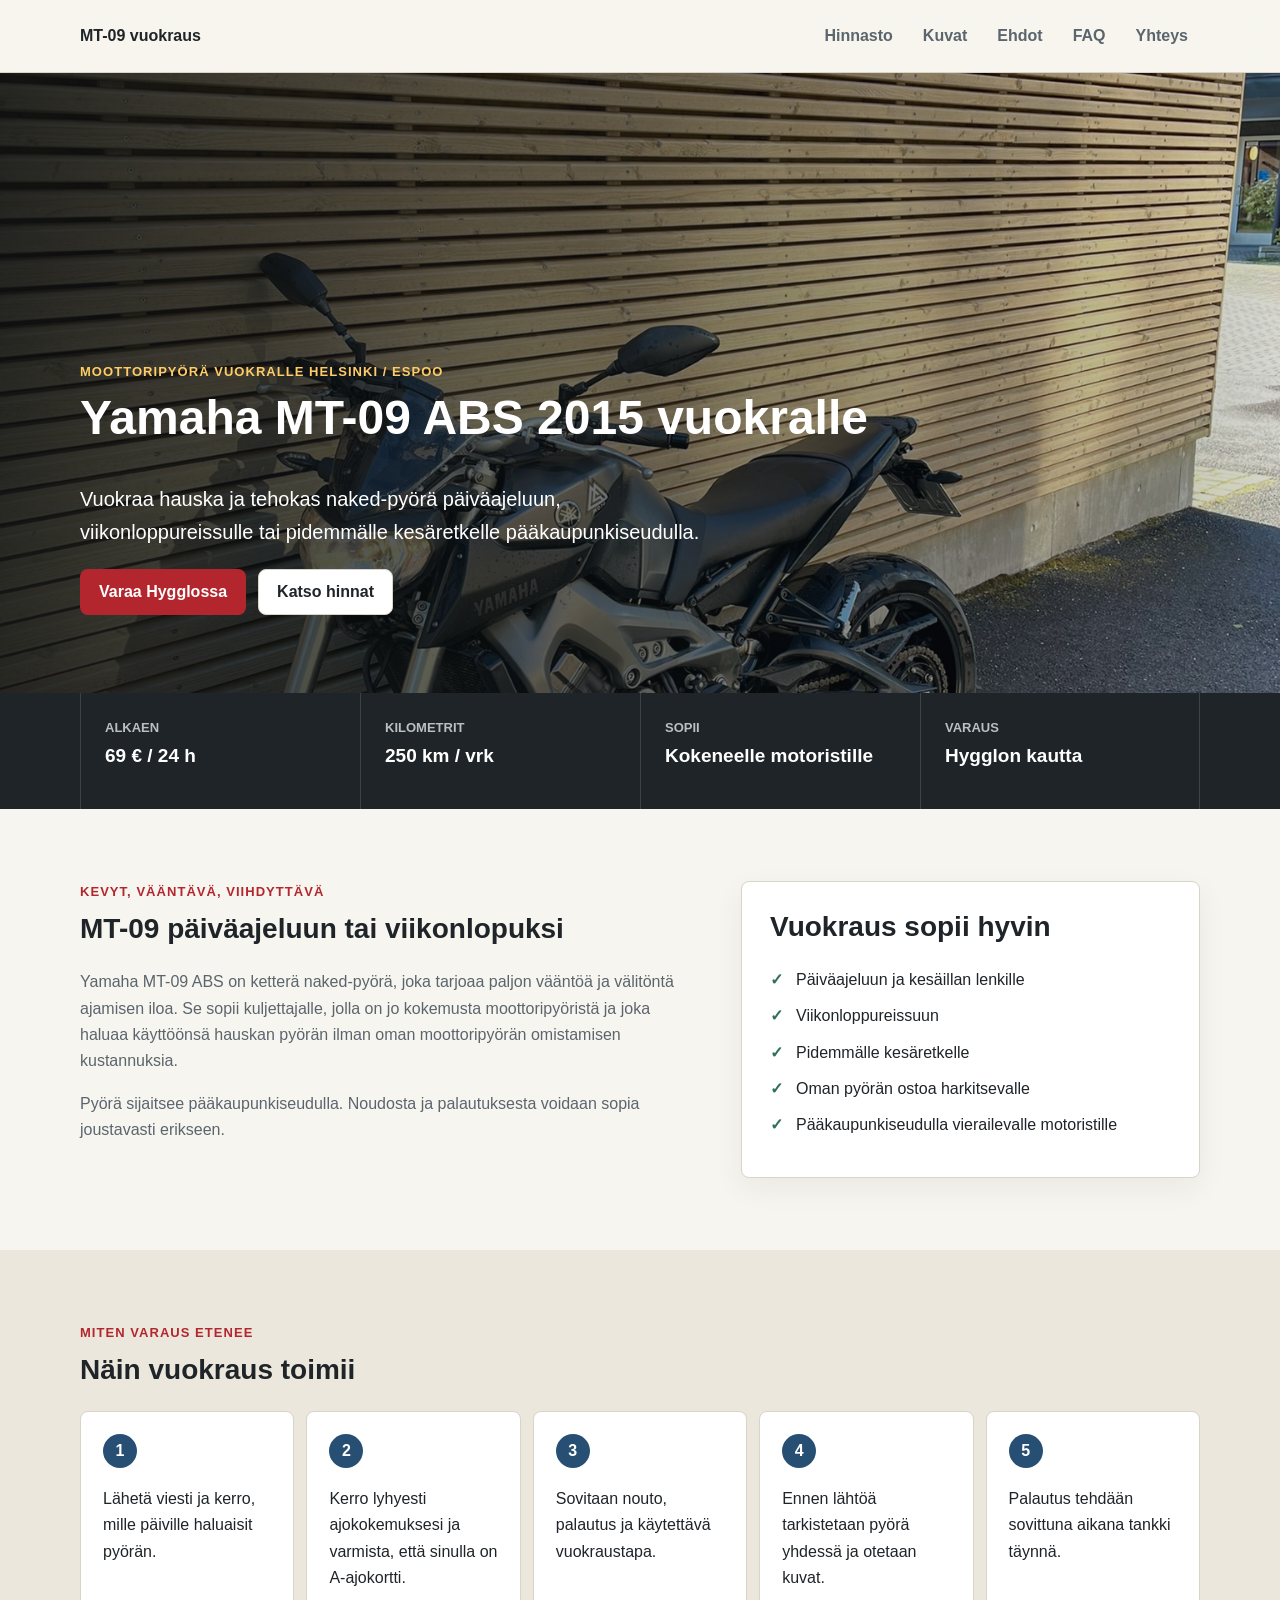
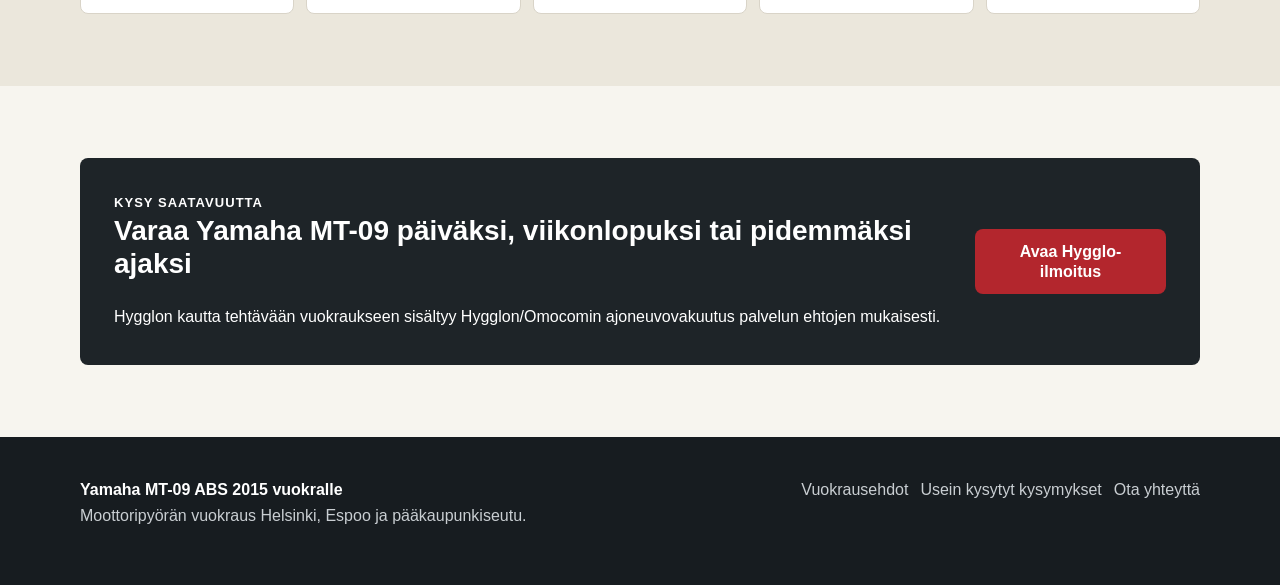
==== index.html @ 19eb2ab9 "Create static Yamaha MT-09 rental site" ====
<!doctype html>
<html lang="fi">
  <head>
    <meta charset="utf-8">
    <meta name="viewport" content="width=device-width, initial-scale=1">
    <title>Yamaha MT-09 vuokraus Helsinki / Espoo | Moottoripyörä vuokralle</title>
    <meta name="description" content="Vuokraa Yamaha MT-09 ABS 2015 päiväajeluun, viikonlopuksi tai kesäretkelle. Moottoripyörän vuokraus Helsinki, Espoo ja pääkaupunkiseutu.">
    <meta name="robots" content="index, follow">
    <link rel="canonical" href="https://miikajuhala.github.io/yamaha-mt09-rental/">
    <meta property="og:locale" content="fi_FI">
    <meta property="og:type" content="website">
    <meta property="og:title" content="Yamaha MT-09 ABS vuokralle Helsinki / Espoo">
    <meta property="og:description" content="Kevyt, vääntävä ja viihdyttävä Yamaha MT-09 ABS 2015 vuokralle pääkaupunkiseudulla.">
    <meta property="og:image" content="https://miikajuhala.github.io/yamaha-mt09-rental/assets/images/yamaha-mt09-abs-2015-vuokraus-helsinki-1.jpeg">
    <meta property="og:url" content="https://miikajuhala.github.io/yamaha-mt09-rental/">
    <link rel="stylesheet" href="assets/css/styles.css">
    <script type="application/ld+json">
      {
        "@context": "https://schema.org",
        "@type": "Product",
        "name": "Yamaha MT-09 ABS 2015 vuokraus",
        "image": [
          "https://miikajuhala.github.io/yamaha-mt09-rental/assets/images/yamaha-mt09-abs-2015-vuokraus-helsinki-1.jpeg",
          "https://miikajuhala.github.io/yamaha-mt09-rental/assets/images/yamaha-mt09-abs-2015-vuokraus-helsinki-2.jpeg"
        ],
        "description": "Yamaha MT-09 ABS 2015 moottoripyörä vuokralle Helsingissä, Espoossa ja pääkaupunkiseudulla.",
        "brand": {
          "@type": "Brand",
          "name": "Yamaha"
        },
        "model": "MT-09 ABS",
        "productionDate": "2015",
        "offers": {
          "@type": "AggregateOffer",
          "priceCurrency": "EUR",
          "lowPrice": "69",
          "highPrice": "389",
          "availability": "https://schema.org/InStock",
          "url": "https://www.hygglo.fi/i/fb9-yamaha-mt-09-abs-2015-vuokralle"
        },
        "areaServed": [
          "Helsinki",
          "Espoo",
          "Pääkaupunkiseutu"
        ]
      }
    </script>
  </head>
  <body>
    <a class="skip-link" href="#main">Siirry sisältöön</a>
    <header class="site-header">
      <nav class="nav wrap" aria-label="Päänavigaatio">
        <a class="brand" href="index.html" aria-label="Yamaha MT-09 vuokraus etusivu">MT-09 vuokraus</a>
        <button class="nav-toggle" type="button" aria-expanded="false" aria-controls="nav-menu">Valikko</button>
        <div class="nav-menu" id="nav-menu">
          <a href="pricing.html">Hinnasto</a>
          <a href="pictures.html">Kuvat</a>
          <a href="terms.html">Ehdot</a>
          <a href="faq.html">FAQ</a>
          <a href="contact.html">Yhteys</a>
        </div>
      </nav>
    </header>

    <main id="main">
      <section class="hero">
        <img class="hero-image" src="assets/images/yamaha-mt09-abs-2015-vuokraus-helsinki-1.jpeg" alt="Yamaha MT-09 ABS 2015 moottoripyörä vuokrattavana pääkaupunkiseudulla">
        <div class="hero-content wrap">
          <p class="eyebrow">Moottoripyörä vuokralle Helsinki / Espoo</p>
          <h1>Yamaha MT-09 ABS 2015 vuokralle</h1>
          <p class="hero-lead">Vuokraa hauska ja tehokas naked-pyörä päiväajeluun, viikonloppureissulle tai pidemmälle kesäretkelle pääkaupunkiseudulla.</p>
          <div class="hero-actions">
            <a class="button primary" href="https://www.hygglo.fi/i/fb9-yamaha-mt-09-abs-2015-vuokralle">Varaa Hygglossa</a>
            <a class="button secondary" href="pricing.html">Katso hinnat</a>
          </div>
        </div>
      </section>

      <section class="quick-facts" aria-label="Vuokrauksen perustiedot">
        <div class="wrap fact-grid">
          <div>
            <span class="fact-label">Alkaen</span>
            <strong>69 € / 24 h</strong>
          </div>
          <div>
            <span class="fact-label">Kilometrit</span>
            <strong>250 km / vrk</strong>
          </div>
          <div>
            <span class="fact-label">Sopii</span>
            <strong>Kokeneelle motoristille</strong>
          </div>
          <div>
            <span class="fact-label">Varaus</span>
            <strong>Hygglon kautta</strong>
          </div>
        </div>
      </section>

      <section class="section wrap split">
        <div>
          <p class="eyebrow">Kevyt, vääntävä, viihdyttävä</p>
          <h2>MT-09 päiväajeluun tai viikonlopuksi</h2>
          <p>Yamaha MT-09 ABS on ketterä naked-pyörä, joka tarjoaa paljon vääntöä ja välitöntä ajamisen iloa. Se sopii kuljettajalle, jolla on jo kokemusta moottoripyöristä ja joka haluaa käyttöönsä hauskan pyörän ilman oman moottoripyörän omistamisen kustannuksia.</p>
          <p>Pyörä sijaitsee pääkaupunkiseudulla. Noudosta ja palautuksesta voidaan sopia joustavasti erikseen.</p>
        </div>
        <aside class="panel">
          <h2>Vuokraus sopii hyvin</h2>
          <ul class="check-list">
            <li>Päiväajeluun ja kesäillan lenkille</li>
            <li>Viikonloppureissuun</li>
            <li>Pidemmälle kesäretkelle</li>
            <li>Oman pyörän ostoa harkitsevalle</li>
            <li>Pääkaupunkiseudulla vierailevalle motoristille</li>
          </ul>
        </aside>
      </section>

      <section class="section muted">
        <div class="wrap">
          <div class="section-heading">
            <p class="eyebrow">Miten varaus etenee</p>
            <h2>Näin vuokraus toimii</h2>
          </div>
          <ol class="steps">
            <li>Lähetä viesti ja kerro, mille päiville haluaisit pyörän.</li>
            <li>Kerro lyhyesti ajokokemuksesi ja varmista, että sinulla on A-ajokortti.</li>
            <li>Sovitaan nouto, palautus ja käytettävä vuokraustapa.</li>
            <li>Ennen lähtöä tarkistetaan pyörä yhdessä ja otetaan kuvat.</li>
            <li>Palautus tehdään sovittuna aikana tankki täynnä.</li>
          </ol>
        </div>
      </section>

      <section class="section wrap">
        <div class="cta-band">
          <div>
            <p class="eyebrow">Kysy saatavuutta</p>
            <h2>Varaa Yamaha MT-09 päiväksi, viikonlopuksi tai pidemmäksi ajaksi</h2>
            <p>Hygglon kautta tehtävään vuokraukseen sisältyy Hygglon/Omocomin ajoneuvovakuutus palvelun ehtojen mukaisesti.</p>
          </div>
          <a class="button primary" href="https://www.hygglo.fi/i/fb9-yamaha-mt-09-abs-2015-vuokralle">Avaa Hygglo-ilmoitus</a>
        </div>
      </section>
    </main>

    <footer class="site-footer">
      <div class="wrap footer-grid">
        <div>
          <strong>Yamaha MT-09 ABS 2015 vuokralle</strong>
          <p>Moottoripyörän vuokraus Helsinki, Espoo ja pääkaupunkiseutu.</p>
        </div>
        <div class="footer-links">
          <a href="terms.html">Vuokrausehdot</a>
          <a href="faq.html">Usein kysytyt kysymykset</a>
          <a href="contact.html">Ota yhteyttä</a>
        </div>
      </div>
    </footer>
    <script src="assets/js/main.js"></script>
  </body>
</html>
---- assets/css/styles.css ----
:root {
  --bg: #f7f5ef;
  --surface: #ffffff;
  --ink: #1e2428;
  --muted: #5b656d;
  --line: #d9d4c8;
  --red: #b3262d;
  --red-dark: #861b22;
  --green: #2f6f58;
  --blue: #264f73;
  --shadow: 0 18px 45px rgba(30, 36, 40, 0.14);
  --radius: 8px;
  --wrap: 1120px;
}

* {
  box-sizing: border-box;
}

html {
  scroll-behavior: smooth;
}

body {
  margin: 0;
  color: var(--ink);
  background: var(--bg);
  font-family: Arial, Helvetica, sans-serif;
  font-size: 16px;
  line-height: 1.65;
}

img {
  display: block;
  max-width: 100%;
}

a {
  color: inherit;
}

h1,
h2,
h3,
p {
  margin-top: 0;
}

h1 {
  max-width: 820px;
  font-size: 48px;
  line-height: 1.05;
  letter-spacing: 0;
}

h2 {
  font-size: 28px;
  line-height: 1.2;
  letter-spacing: 0;
}

p {
  color: var(--muted);
}

.wrap {
  width: min(100% - 32px, var(--wrap));
  margin-inline: auto;
}

.skip-link {
  position: absolute;
  left: 16px;
  top: -48px;
  z-index: 20;
  padding: 10px 14px;
  color: #fff;
  background: var(--blue);
  border-radius: var(--radius);
}

.skip-link:focus {
  top: 12px;
}

.site-header {
  position: sticky;
  top: 0;
  z-index: 10;
  background: rgba(247, 245, 239, 0.94);
  border-bottom: 1px solid var(--line);
  backdrop-filter: blur(12px);
}

.nav {
  min-height: 72px;
  display: flex;
  align-items: center;
  justify-content: space-between;
  gap: 24px;
}

.brand {
  color: var(--ink);
  font-weight: 800;
  text-decoration: none;
}

.nav-menu {
  display: flex;
  align-items: center;
  gap: 6px;
}

.nav-menu a {
  padding: 8px 12px;
  color: var(--muted);
  font-weight: 700;
  text-decoration: none;
  border-radius: var(--radius);
}

.nav-menu a:hover,
.nav-menu a[aria-current="page"] {
  color: var(--ink);
  background: #ebe7dc;
}

.nav-toggle {
  display: none;
  min-height: 42px;
  padding: 8px 12px;
  color: var(--ink);
  background: transparent;
  border: 1px solid var(--line);
  border-radius: var(--radius);
  font: inherit;
  font-weight: 700;
}

.hero {
  position: relative;
  min-height: 620px;
  display: grid;
  align-items: end;
  isolation: isolate;
  overflow: hidden;
  background: #111;
}

.hero::after {
  position: absolute;
  inset: 0;
  z-index: -1;
  content: "";
  background: linear-gradient(90deg, rgba(12, 16, 18, 0.88), rgba(12, 16, 18, 0.58) 48%, rgba(12, 16, 18, 0.16));
}

.hero-image {
  position: absolute;
  inset: 0;
  z-index: -2;
  width: 100%;
  height: 100%;
  object-fit: cover;
  object-position: center 42%;
}

.hero-content {
  padding: 96px 0 78px;
}

.hero h1,
.hero p {
  color: #fff;
}

.hero-lead {
  max-width: 650px;
  font-size: 20px;
}

.eyebrow {
  margin-bottom: 10px;
  color: var(--red);
  font-size: 13px;
  font-weight: 800;
  letter-spacing: 0.08em;
  text-transform: uppercase;
}

.hero .eyebrow {
  color: #ffcc66;
}

.hero-actions,
.footer-links {
  display: flex;
  flex-wrap: wrap;
  gap: 12px;
}

.button {
  min-height: 46px;
  display: inline-flex;
  align-items: center;
  justify-content: center;
  padding: 12px 18px;
  font-weight: 800;
  line-height: 1.2;
  text-align: center;
  text-decoration: none;
  border: 1px solid transparent;
  border-radius: var(--radius);
  cursor: pointer;
}

.button.primary {
  color: #fff;
  background: var(--red);
}

.button.primary:hover {
  background: var(--red-dark);
}

.button.secondary {
  color: var(--ink);
  background: #fff;
  border-color: var(--line);
}

.button.secondary:hover {
  border-color: var(--blue);
}

.full-width {
  width: 100%;
}

.quick-facts {
  background: var(--ink);
}

.fact-grid {
  display: grid;
  grid-template-columns: repeat(4, 1fr);
}

.fact-grid div {
  min-height: 116px;
  padding: 24px;
  color: #fff;
  border-left: 1px solid rgba(255, 255, 255, 0.14);
}

.fact-grid div:last-child {
  border-right: 1px solid rgba(255, 255, 255, 0.14);
}

.fact-label {
  display: block;
  color: #b9c0c5;
  font-size: 13px;
  font-weight: 800;
  text-transform: uppercase;
}

.fact-grid strong {
  display: block;
  margin-top: 6px;
  font-size: 19px;
  line-height: 1.25;
}

.section {
  padding: 72px 0;
}

.muted {
  background: #ebe7dc;
}

.split {
  display: grid;
  grid-template-columns: minmax(0, 1.15fr) minmax(280px, 0.85fr);
  gap: 40px;
  align-items: start;
}

.panel,
.message-builder,
.price-card,
.faq-list details {
  padding: 28px;
  background: var(--surface);
  border: 1px solid var(--line);
  border-radius: var(--radius);
  box-shadow: 0 10px 30px rgba(30, 36, 40, 0.06);
}

.check-list,
.plain-list {
  padding-left: 0;
  margin: 0;
  list-style: none;
}

.check-list li,
.plain-list li {
  position: relative;
  padding-left: 26px;
  margin-bottom: 10px;
}

.check-list li::before {
  position: absolute;
  left: 0;
  color: var(--green);
  font-weight: 900;
  content: "✓";
}

.plain-list li::before {
  position: absolute;
  left: 0;
  color: var(--blue);
  font-weight: 900;
  content: "-";
}

.section-heading {
  max-width: 720px;
  margin-bottom: 24px;
}

.steps {
  display: grid;
  grid-template-columns: repeat(5, 1fr);
  gap: 12px;
  padding: 0;
  margin: 0;
  list-style: none;
  counter-reset: steps;
}

.steps li {
  min-height: 170px;
  padding: 22px;
  background: #fff;
  border: 1px solid var(--line);
  border-radius: var(--radius);
  counter-increment: steps;
}

.steps li::before {
  width: 34px;
  height: 34px;
  display: grid;
  place-items: center;
  margin-bottom: 18px;
  color: #fff;
  background: var(--blue);
  border-radius: 50%;
  font-weight: 800;
  content: counter(steps);
}

.cta-band {
  display: flex;
  align-items: center;
  justify-content: space-between;
  gap: 32px;
  padding: 34px;
  color: #fff;
  background: var(--ink);
  border-radius: var(--radius);
}

.cta-band h2,
.cta-band p {
  color: #fff;
}

.cta-band p {
  margin-bottom: 0;
}

.page-hero {
  padding: 82px 0 34px;
}

.page-hero p {
  max-width: 760px;
  font-size: 19px;
}

.pricing-grid {
  display: grid;
  grid-template-columns: repeat(3, 1fr);
  gap: 16px;
  margin-bottom: 34px;
}

.price-card.featured {
  border-color: var(--red);
  box-shadow: var(--shadow);
}

.price {
  margin-bottom: 4px;
  color: var(--red);
  font-size: 38px;
  font-weight: 900;
  line-height: 1;
}

.table-wrap {
  overflow-x: auto;
  background: #fff;
  border: 1px solid var(--line);
  border-radius: var(--radius);
}

table {
  width: 100%;
  min-width: 680px;
  border-collapse: collapse;
}

caption {
  padding: 18px;
  font-weight: 800;
  text-align: left;
}

th,
td {
  padding: 16px 18px;
  text-align: left;
  border-top: 1px solid var(--line);
}

th {
  color: #fff;
  background: var(--blue);
}

.gallery {
  display: grid;
  grid-template-columns: repeat(4, 1fr);
  gap: 14px;
}

.gallery a {
  display: block;
  overflow: hidden;
  background: #111;
  border-radius: var(--radius);
  box-shadow: 0 12px 28px rgba(30, 36, 40, 0.12);
}

.gallery img {
  width: 100%;
  aspect-ratio: 3 / 4;
  object-fit: cover;
  transition: transform 180ms ease;
}

.gallery a:hover img {
  transform: scale(1.03);
}

.content-page {
  max-width: 850px;
}

.content-page h2 {
  margin-top: 36px;
}

.content-page h2:first-child {
  margin-top: 0;
}

.faq-list {
  display: grid;
  gap: 14px;
}

.faq-list details {
  box-shadow: none;
}

.faq-list summary {
  color: var(--ink);
  font-size: 20px;
  font-weight: 800;
  cursor: pointer;
}

.faq-list p {
  margin: 14px 0 0;
}

.contact-layout {
  grid-template-columns: minmax(280px, 0.8fr) minmax(0, 1.2fr);
}

.contact-list {
  margin: 24px 0 0;
}

.contact-list div {
  padding: 16px 0;
  border-top: 1px solid var(--line);
}

.contact-list dt {
  color: var(--ink);
  font-weight: 800;
}

.contact-list dd {
  margin: 0;
  color: var(--muted);
}

form {
  display: grid;
  gap: 12px;
}

label {
  color: var(--ink);
  font-weight: 800;
}

input,
textarea,
select {
  width: 100%;
  padding: 12px 14px;
  color: var(--ink);
  background: #fff;
  border: 1px solid var(--line);
  border-radius: var(--radius);
  font: inherit;
}

input:focus,
textarea:focus,
select:focus {
  outline: 3px solid rgba(38, 79, 115, 0.22);
  border-color: var(--blue);
}

.form-status {
  min-height: 24px;
  margin: 0;
  color: var(--green);
  font-weight: 800;
}

.site-footer {
  padding: 40px 0;
  color: #fff;
  background: #171c20;
}

.site-footer p,
.site-footer a {
  color: #c9ced2;
}

.footer-grid {
  display: flex;
  justify-content: space-between;
  gap: 28px;
}

.footer-links {
  justify-content: flex-end;
}

.footer-links a {
  text-decoration: none;
}

.footer-links a:hover {
  color: #fff;
}

@media (max-width: 900px) {
  h1 {
    font-size: 38px;
  }

  .hero {
    min-height: 560px;
  }

  .fact-grid,
  .pricing-grid,
  .gallery {
    grid-template-columns: repeat(2, 1fr);
  }

  .split,
  .contact-layout {
    grid-template-columns: 1fr;
  }

  .steps {
    grid-template-columns: repeat(2, 1fr);
  }

  .cta-band,
  .footer-grid {
    align-items: flex-start;
    flex-direction: column;
  }
}

@media (max-width: 720px) {
  .nav {
    min-height: 64px;
    flex-wrap: wrap;
  }

  .nav-toggle {
    display: inline-flex;
    align-items: center;
  }

  .nav-menu {
    width: 100%;
    display: none;
    flex-direction: column;
    align-items: stretch;
    padding-bottom: 14px;
  }

  .nav-menu.is-open {
    display: flex;
  }

  .hero {
    min-height: 590px;
  }

  .hero::after {
    background: linear-gradient(180deg, rgba(12, 16, 18, 0.42), rgba(12, 16, 18, 0.88));
  }

  .hero-image {
    object-position: center top;
  }

  .hero-content {
    padding: 72px 0 54px;
  }

  .hero-lead,
  .page-hero p {
    font-size: 17px;
  }

  .fact-grid,
  .pricing-grid,
  .gallery,
  .steps {
    grid-template-columns: 1fr;
  }

  .fact-grid div,
  .fact-grid div:last-child {
    border: 0;
    border-top: 1px solid rgba(255, 255, 255, 0.14);
  }

  .section {
    padding: 52px 0;
  }

  .page-hero {
    padding: 58px 0 22px;
  }

  .panel,
  .message-builder,
  .price-card,
  .faq-list details,
  .cta-band {
    padding: 22px;
  }
}

@media (max-width: 420px) {
  h1 {
    font-size: 32px;
  }

  h2 {
    font-size: 24px;
  }

  .hero-actions,
  .button {
    width: 100%;
  }
}
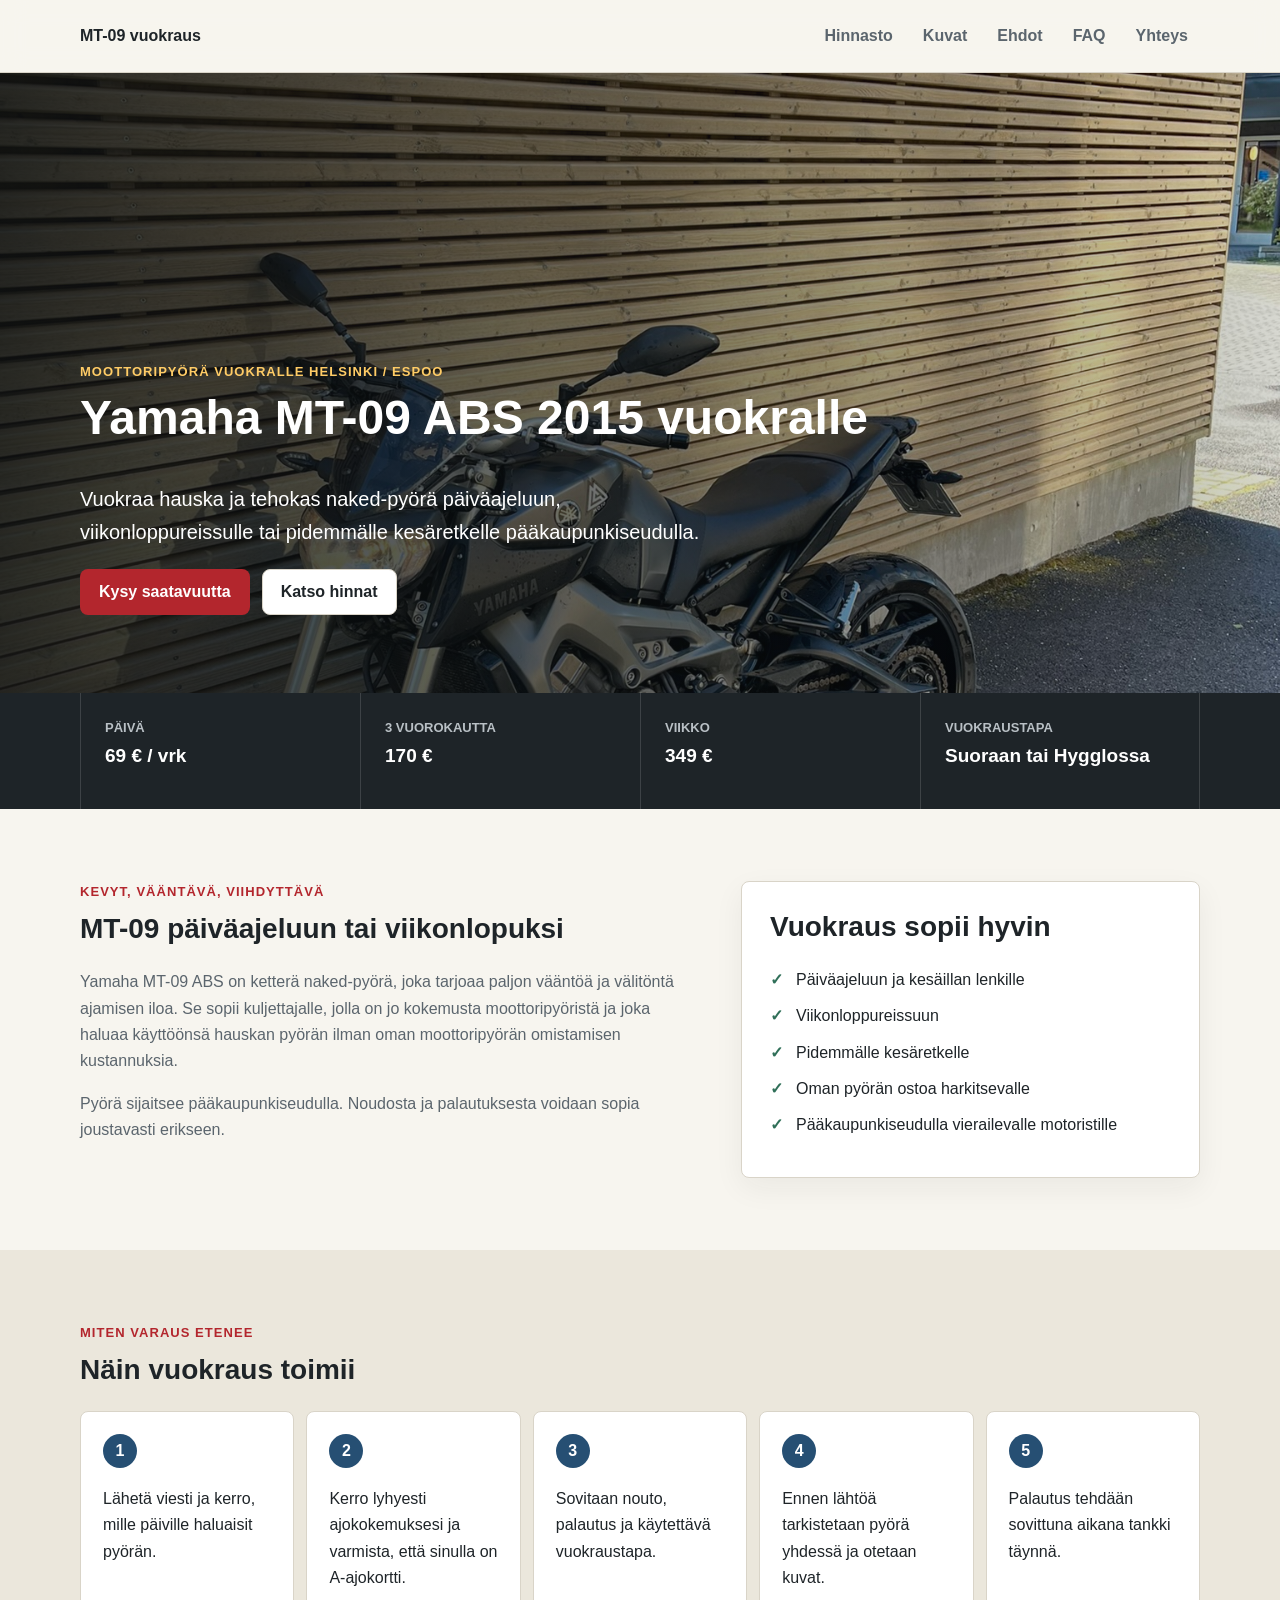
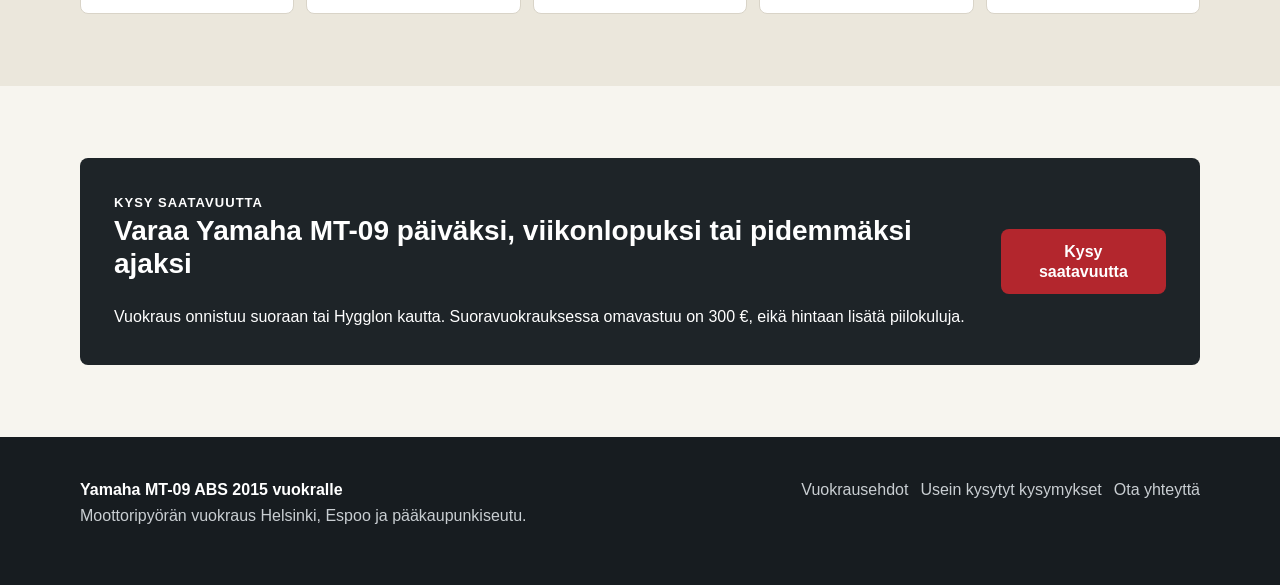
==== commit d811258d: "Update rental pricing and booking options" ====
--- a/index.html
+++ b/index.html
@@ -34,7 +34,7 @@
           "@type": "AggregateOffer",
           "priceCurrency": "EUR",
           "lowPrice": "69",
-          "highPrice": "389",
+          "highPrice": "349",
           "availability": "https://schema.org/InStock",
           "url": "https://www.hygglo.fi/i/fb9-yamaha-mt-09-abs-2015-vuokralle"
         },
@@ -70,7 +70,7 @@
           <h1>Yamaha MT-09 ABS 2015 vuokralle</h1>
           <p class="hero-lead">Vuokraa hauska ja tehokas naked-pyörä päiväajeluun, viikonloppureissulle tai pidemmälle kesäretkelle pääkaupunkiseudulla.</p>
           <div class="hero-actions">
-            <a class="button primary" href="https://www.hygglo.fi/i/fb9-yamaha-mt-09-abs-2015-vuokralle">Varaa Hygglossa</a>
+            <a class="button primary" href="contact.html">Kysy saatavuutta</a>
             <a class="button secondary" href="pricing.html">Katso hinnat</a>
           </div>
         </div>
@@ -79,20 +79,20 @@
       <section class="quick-facts" aria-label="Vuokrauksen perustiedot">
         <div class="wrap fact-grid">
           <div>
-            <span class="fact-label">Alkaen</span>
-            <strong>69 € / 24 h</strong>
+            <span class="fact-label">Päivä</span>
+            <strong>69 € / vrk</strong>
           </div>
           <div>
-            <span class="fact-label">Kilometrit</span>
-            <strong>250 km / vrk</strong>
+            <span class="fact-label">3 vuorokautta</span>
+            <strong>170 €</strong>
           </div>
           <div>
-            <span class="fact-label">Sopii</span>
-            <strong>Kokeneelle motoristille</strong>
+            <span class="fact-label">Viikko</span>
+            <strong>349 €</strong>
           </div>
           <div>
-            <span class="fact-label">Varaus</span>
-            <strong>Hygglon kautta</strong>
+            <span class="fact-label">Vuokraustapa</span>
+            <strong>Suoraan tai Hygglossa</strong>
           </div>
         </div>
       </section>
@@ -137,9 +137,9 @@
           <div>
             <p class="eyebrow">Kysy saatavuutta</p>
             <h2>Varaa Yamaha MT-09 päiväksi, viikonlopuksi tai pidemmäksi ajaksi</h2>
-            <p>Hygglon kautta tehtävään vuokraukseen sisältyy Hygglon/Omocomin ajoneuvovakuutus palvelun ehtojen mukaisesti.</p>
+            <p>Vuokraus onnistuu suoraan tai Hygglon kautta. Suoravuokrauksessa omavastuu on 300 €, eikä hintaan lisätä piilokuluja.</p>
           </div>
-          <a class="button primary" href="https://www.hygglo.fi/i/fb9-yamaha-mt-09-abs-2015-vuokralle">Avaa Hygglo-ilmoitus</a>
+          <a class="button primary" href="contact.html">Kysy saatavuutta</a>
         </div>
       </section>
     </main>
--- a/assets/css/styles.css
+++ b/assets/css/styles.css
@@ -238,6 +238,10 @@
   width: 100%;
 }
 
+.panel .button + .button {
+  margin-top: 10px;
+}
+
 .quick-facts {
   background: var(--ink);
 }
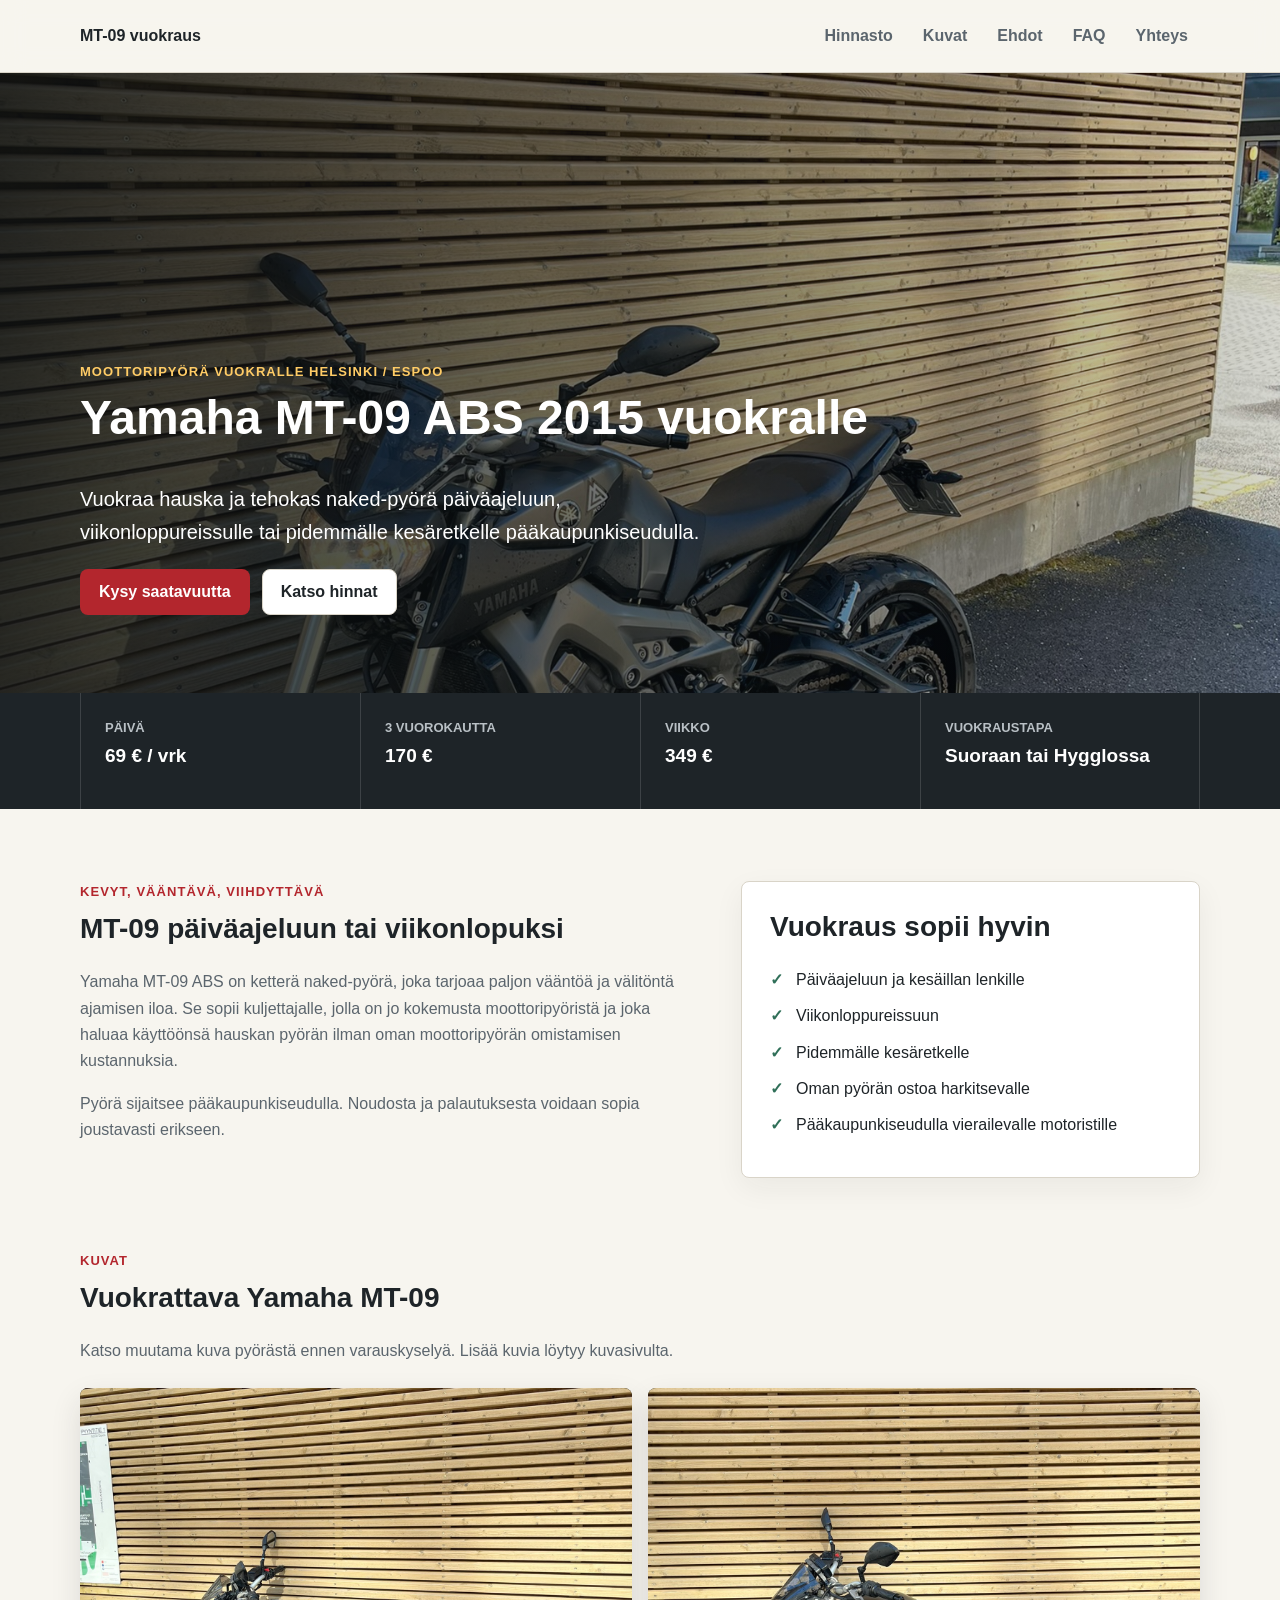
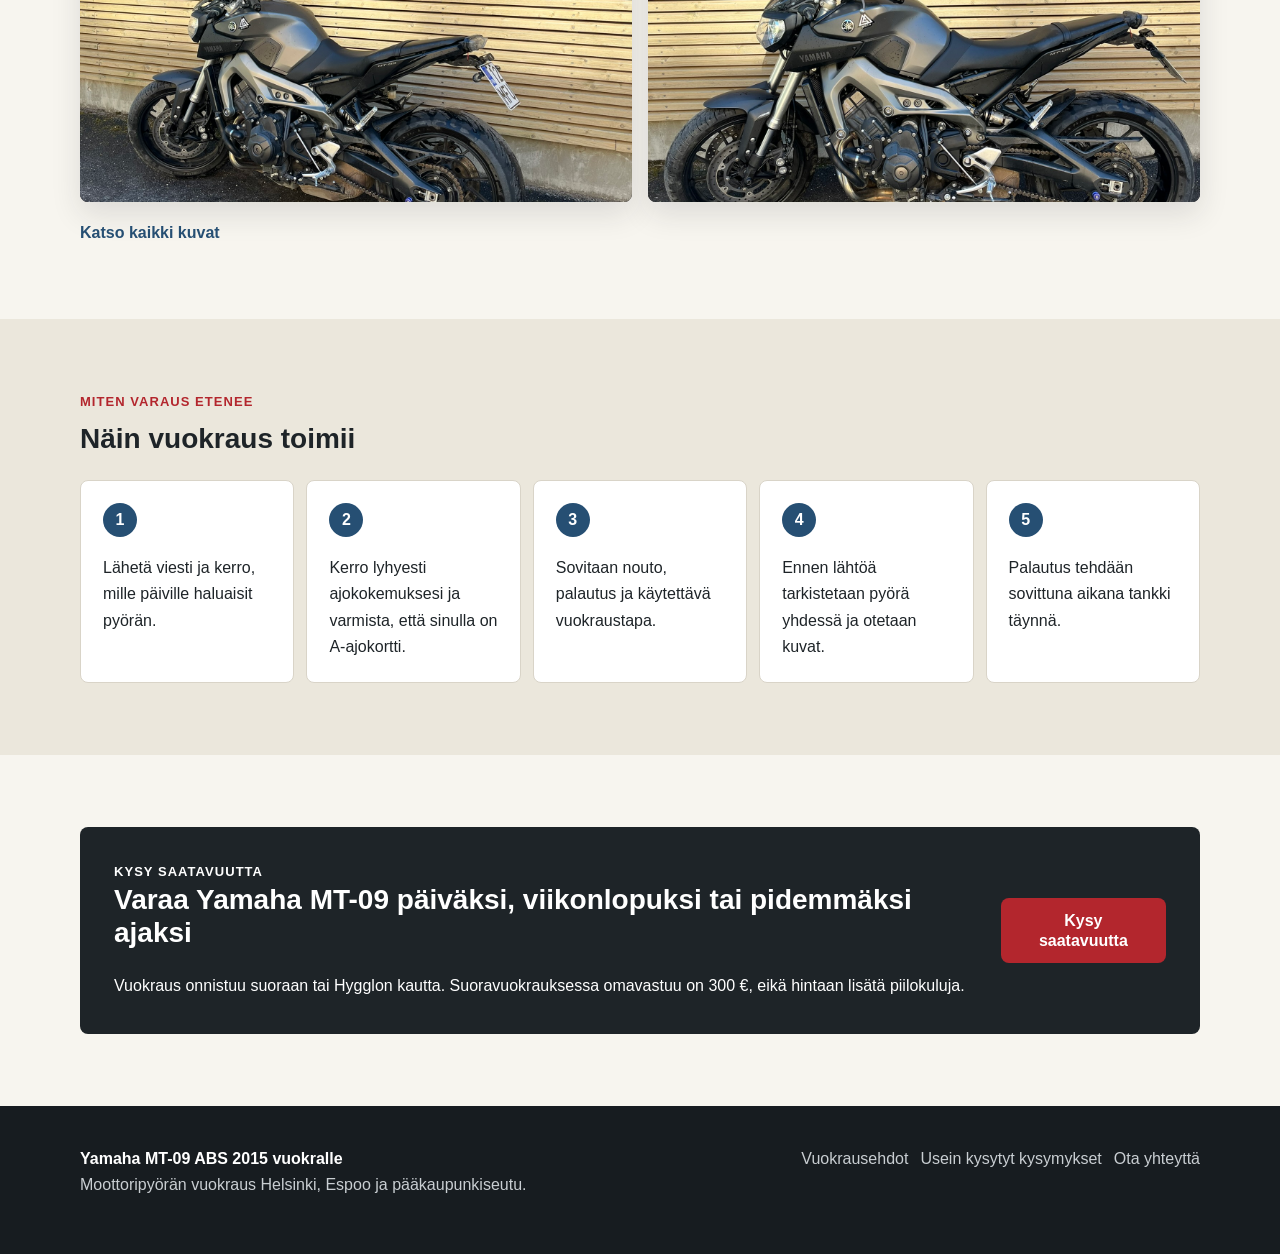
==== commit a25c5ea7: "Add homepage photo preview" ====
--- a/index.html
+++ b/index.html
@@ -116,6 +116,23 @@
         </aside>
       </section>
 
+      <section class="section wrap photo-feature" aria-label="Kuvia vuokrattavasta Yamaha MT-09 -moottoripyörästä">
+        <div class="section-heading">
+          <p class="eyebrow">Kuvat</p>
+          <h2>Vuokrattava Yamaha MT-09</h2>
+          <p>Katso muutama kuva pyörästä ennen varauskyselyä. Lisää kuvia löytyy kuvasivulta.</p>
+        </div>
+        <div class="photo-feature-grid">
+          <a href="pictures.html">
+            <img src="assets/images/yamaha-mt09-abs-2015-vuokraus-helsinki-2.jpeg" alt="Yamaha MT-09 ABS 2015 sivusta kuvattuna">
+          </a>
+          <a href="pictures.html">
+            <img src="assets/images/yamaha-mt09-abs-2015-vuokraus-helsinki-3.jpeg" alt="Vuokrattava Yamaha MT-09 ABS 2015 pysäköitynä">
+          </a>
+        </div>
+        <a class="text-link" href="pictures.html">Katso kaikki kuvat</a>
+      </section>
+
       <section class="section muted">
         <div class="wrap">
           <div class="section-heading">
--- a/assets/css/styles.css
+++ b/assets/css/styles.css
@@ -338,6 +338,47 @@
   margin-bottom: 24px;
 }
 
+.photo-feature {
+  padding-top: 0;
+}
+
+.photo-feature-grid {
+  display: grid;
+  grid-template-columns: repeat(2, minmax(0, 1fr));
+  gap: 16px;
+  margin-bottom: 18px;
+}
+
+.photo-feature-grid a {
+  display: block;
+  overflow: hidden;
+  background: #111;
+  border-radius: var(--radius);
+  box-shadow: 0 12px 30px rgba(30, 36, 40, 0.12);
+}
+
+.photo-feature-grid img {
+  width: 100%;
+  aspect-ratio: 4 / 3;
+  object-fit: cover;
+  object-position: center;
+  transition: transform 180ms ease;
+}
+
+.photo-feature-grid a:hover img {
+  transform: scale(1.025);
+}
+
+.text-link {
+  color: var(--blue);
+  font-weight: 800;
+  text-decoration: none;
+}
+
+.text-link:hover {
+  text-decoration: underline;
+}
+
 .steps {
   display: grid;
   grid-template-columns: repeat(5, 1fr);
@@ -606,7 +647,8 @@
 
   .fact-grid,
   .pricing-grid,
-  .gallery {
+  .gallery,
+  .photo-feature-grid {
     grid-template-columns: repeat(2, 1fr);
   }
 
@@ -673,6 +715,7 @@
   .fact-grid,
   .pricing-grid,
   .gallery,
+  .photo-feature-grid,
   .steps {
     grid-template-columns: 1fr;
   }
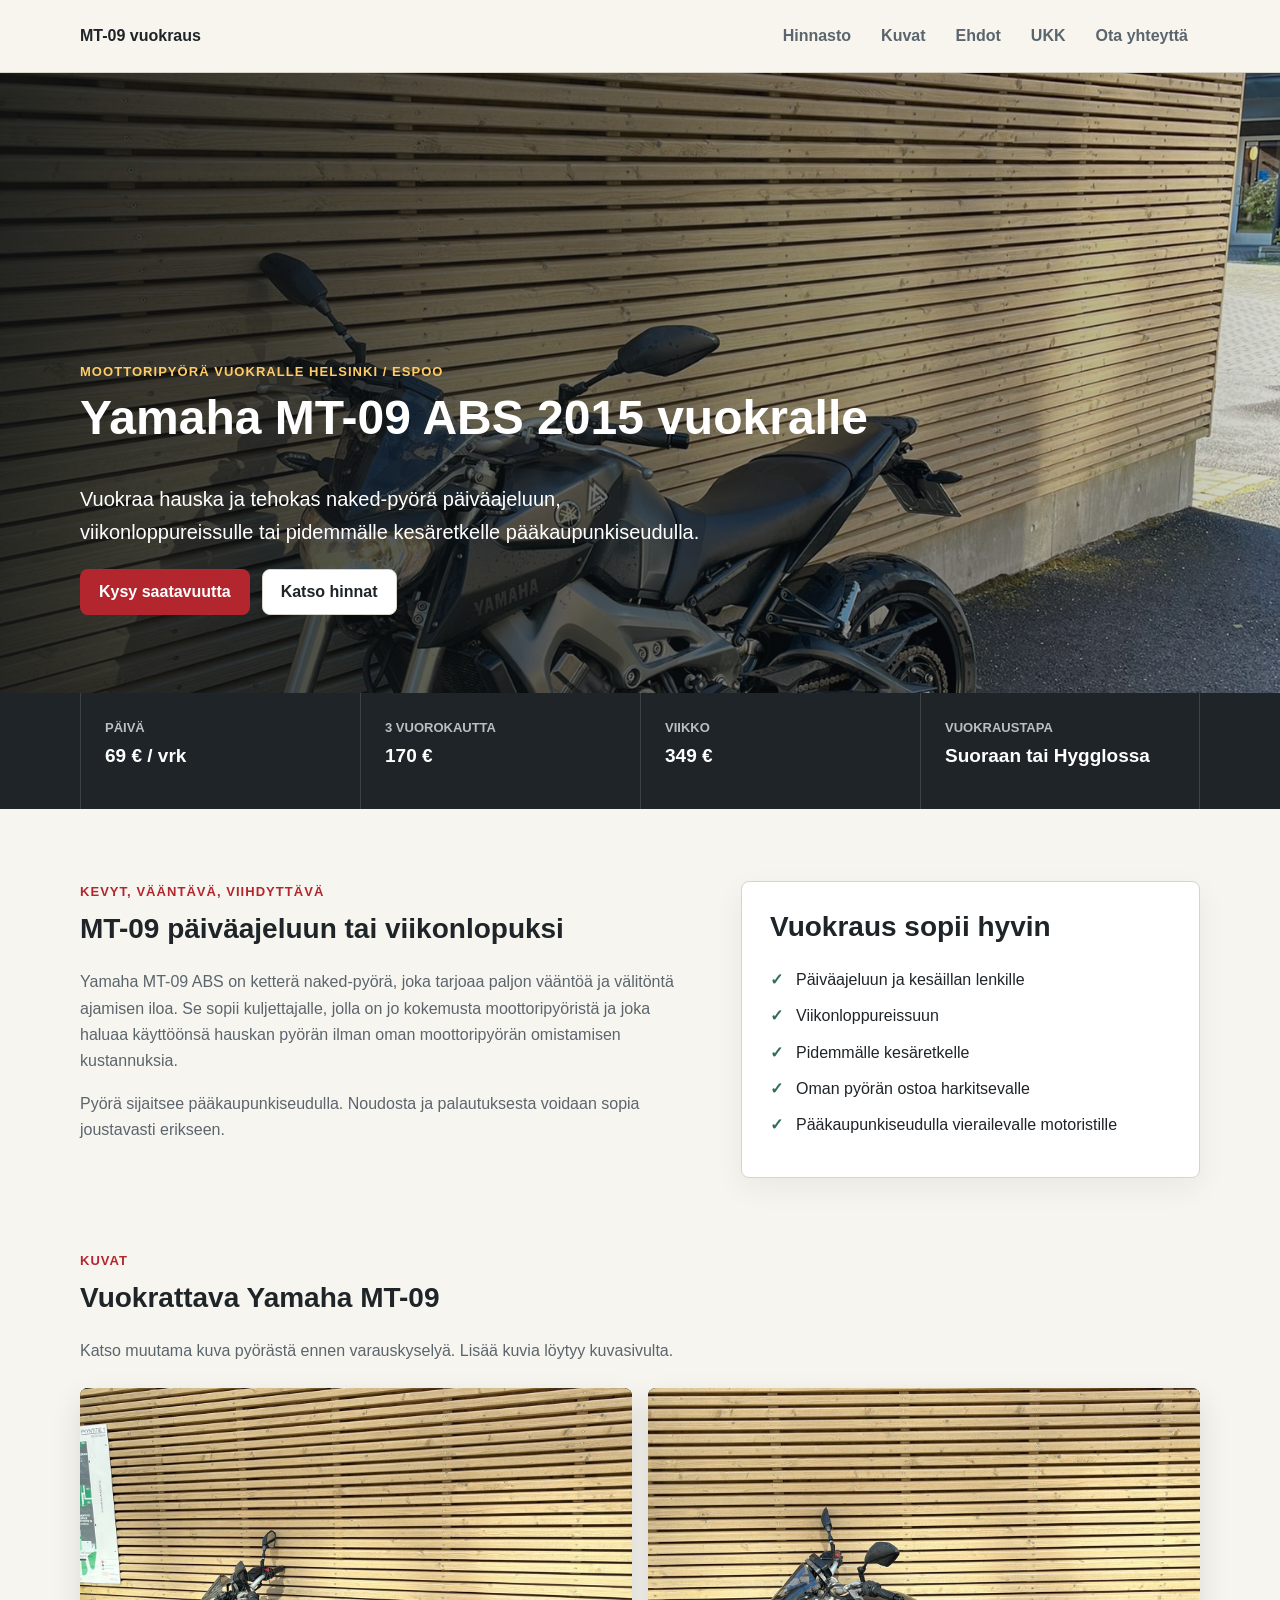
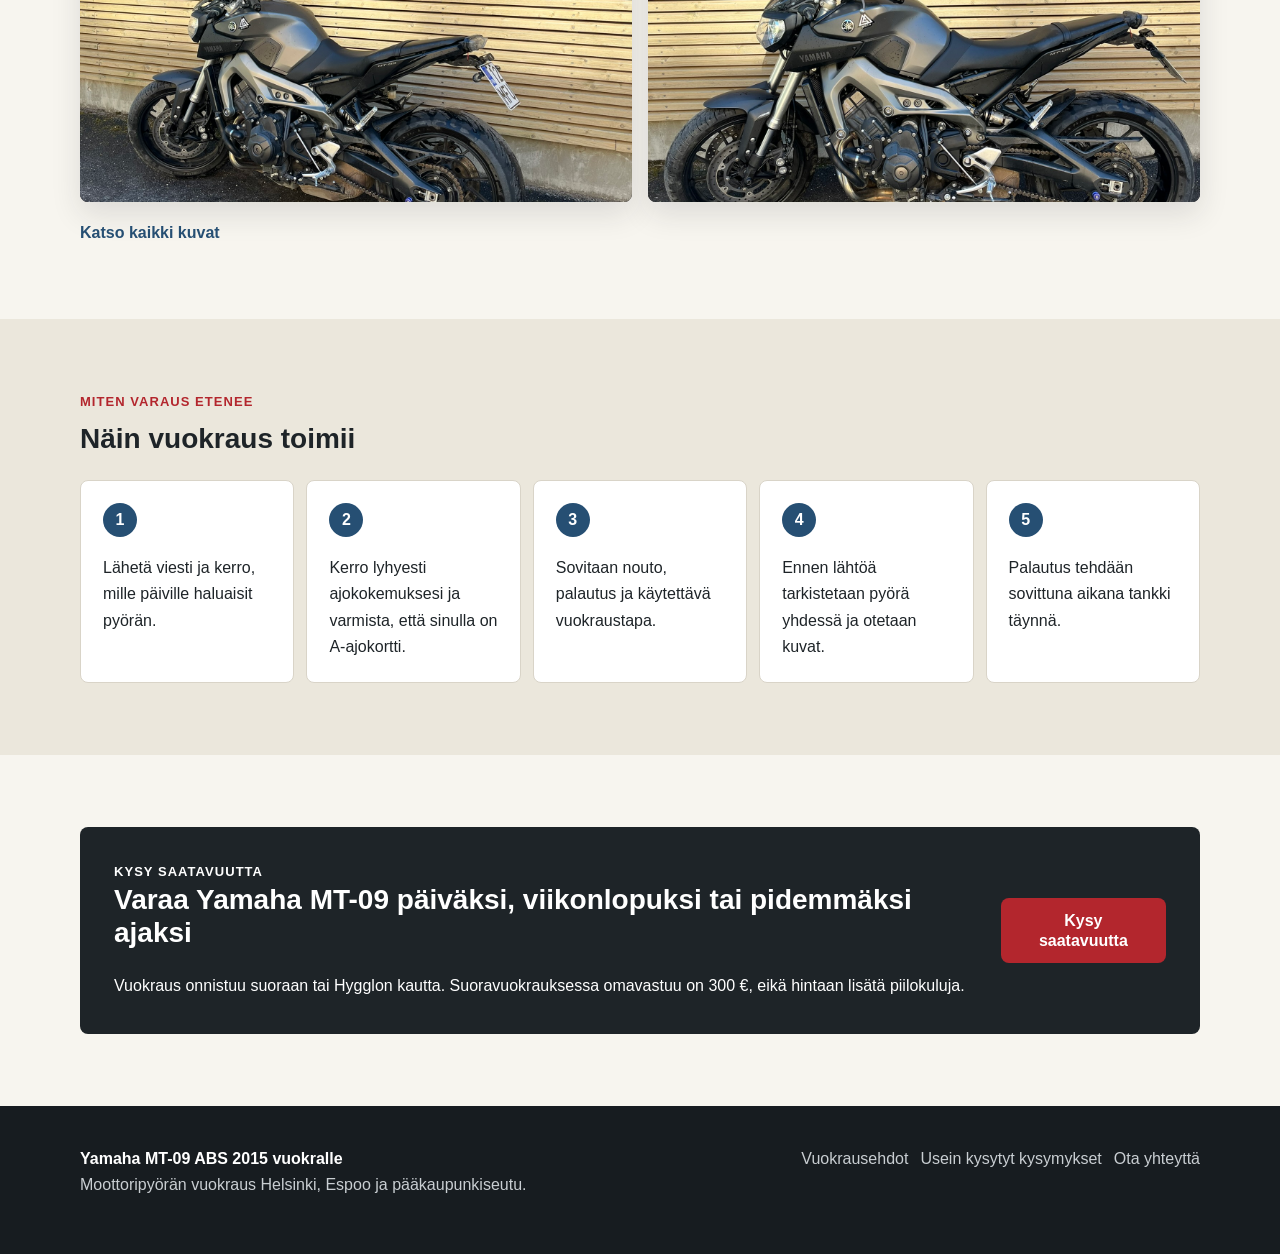
==== commit a8f8a4a8: "xd" ====
--- a/index.html
+++ b/index.html
@@ -56,8 +56,8 @@
           <a href="pricing.html">Hinnasto</a>
           <a href="pictures.html">Kuvat</a>
           <a href="terms.html">Ehdot</a>
-          <a href="faq.html">FAQ</a>
-          <a href="contact.html">Yhteys</a>
+          <a href="faq.html">UKK</a>
+          <a href="contact.html">Ota yhteyttä</a>
         </div>
       </nav>
     </header>
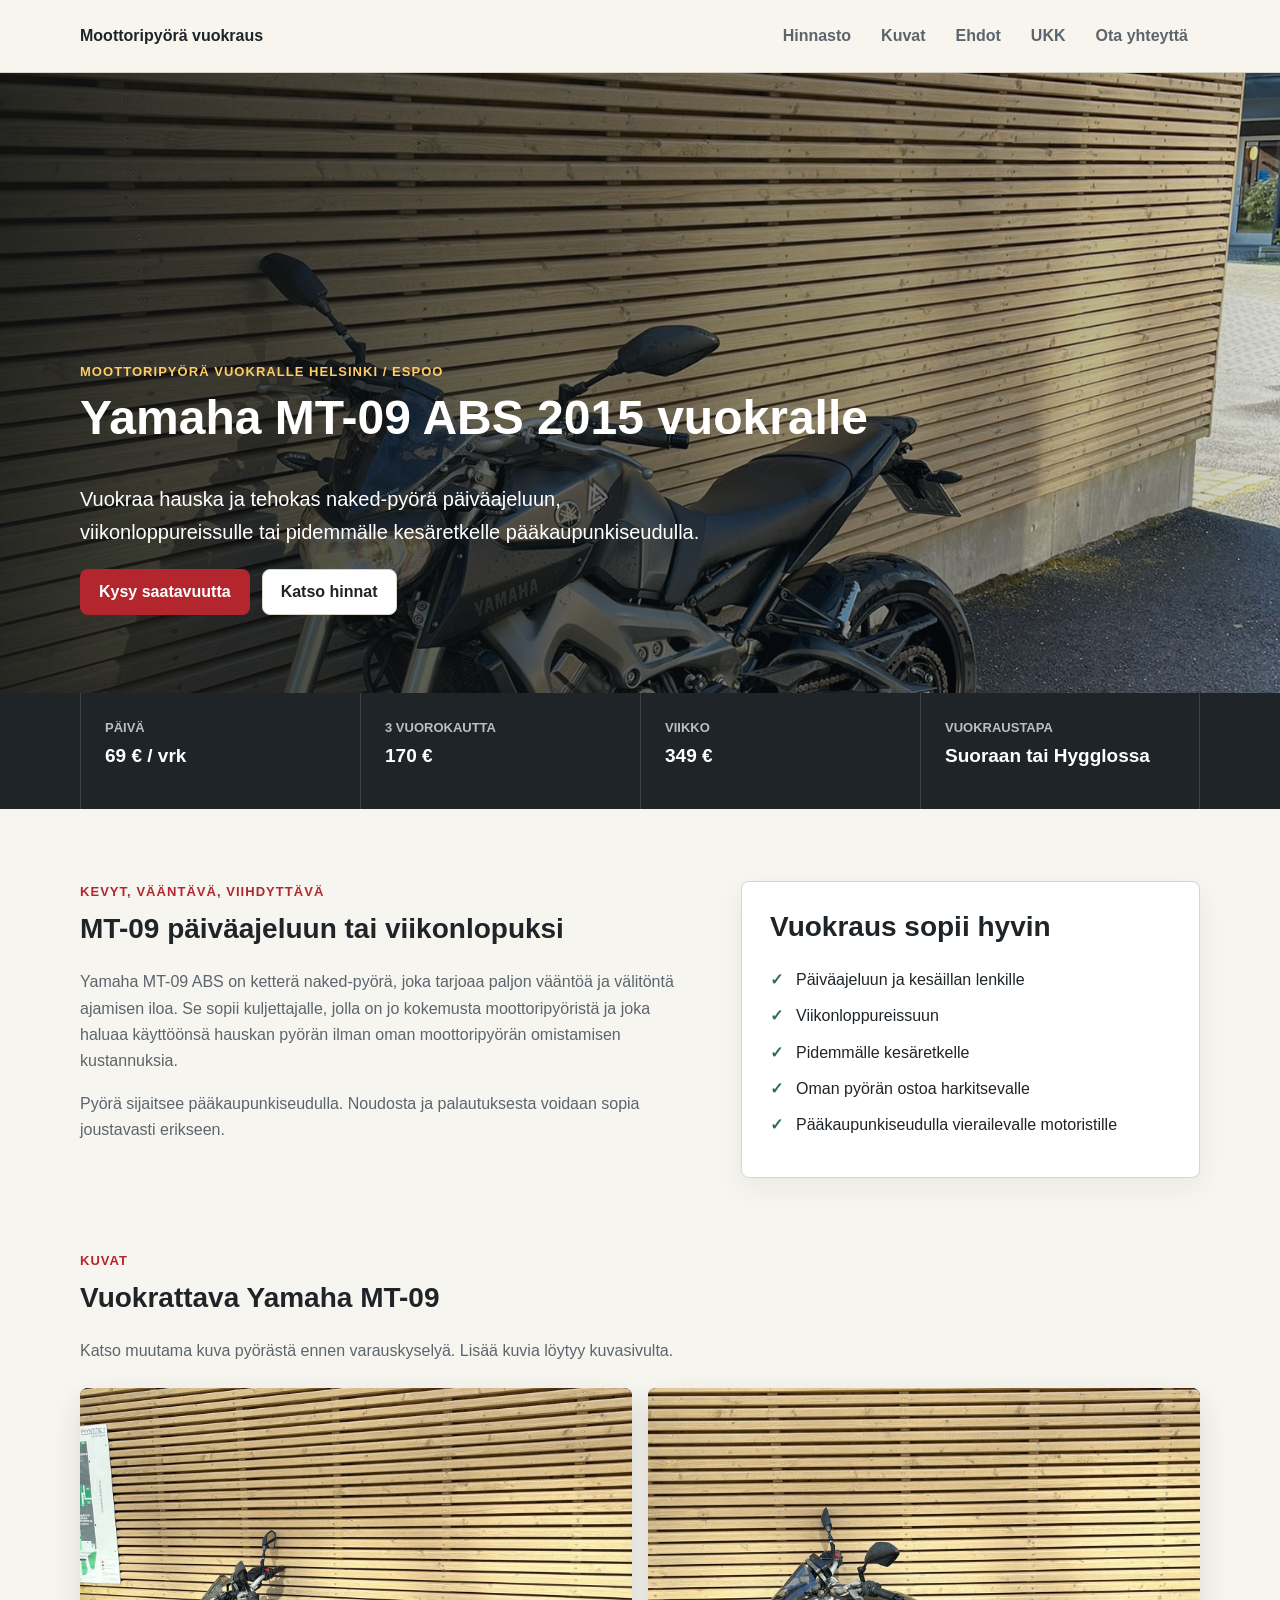
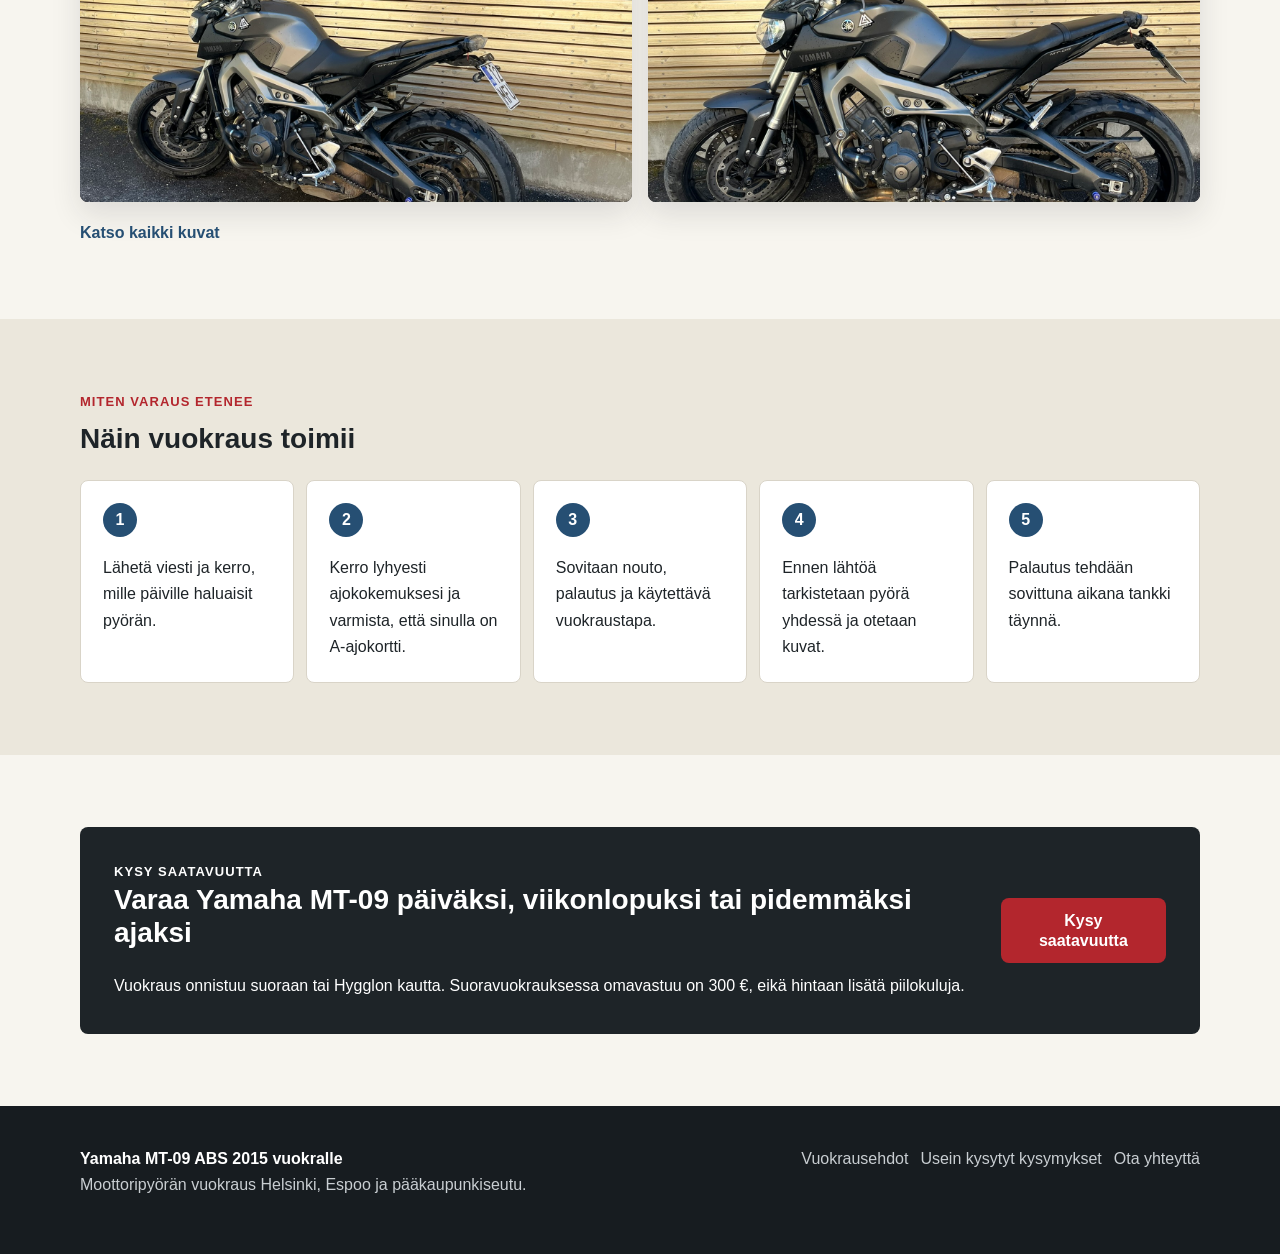
==== commit 74a82d6a: "xd" ====
--- a/index.html
+++ b/index.html
@@ -50,7 +50,7 @@
     <a class="skip-link" href="#main">Siirry sisältöön</a>
     <header class="site-header">
       <nav class="nav wrap" aria-label="Päänavigaatio">
-        <a class="brand" href="index.html" aria-label="Yamaha MT-09 vuokraus etusivu">MT-09 vuokraus</a>
+        <a class="brand" href="index.html" aria-label="Yamaha MT-09 vuokraus etusivu">Moottoripyörä vuokraus</a>
         <button class="nav-toggle" type="button" aria-expanded="false" aria-controls="nav-menu">Valikko</button>
         <div class="nav-menu" id="nav-menu">
           <a href="pricing.html">Hinnasto</a>
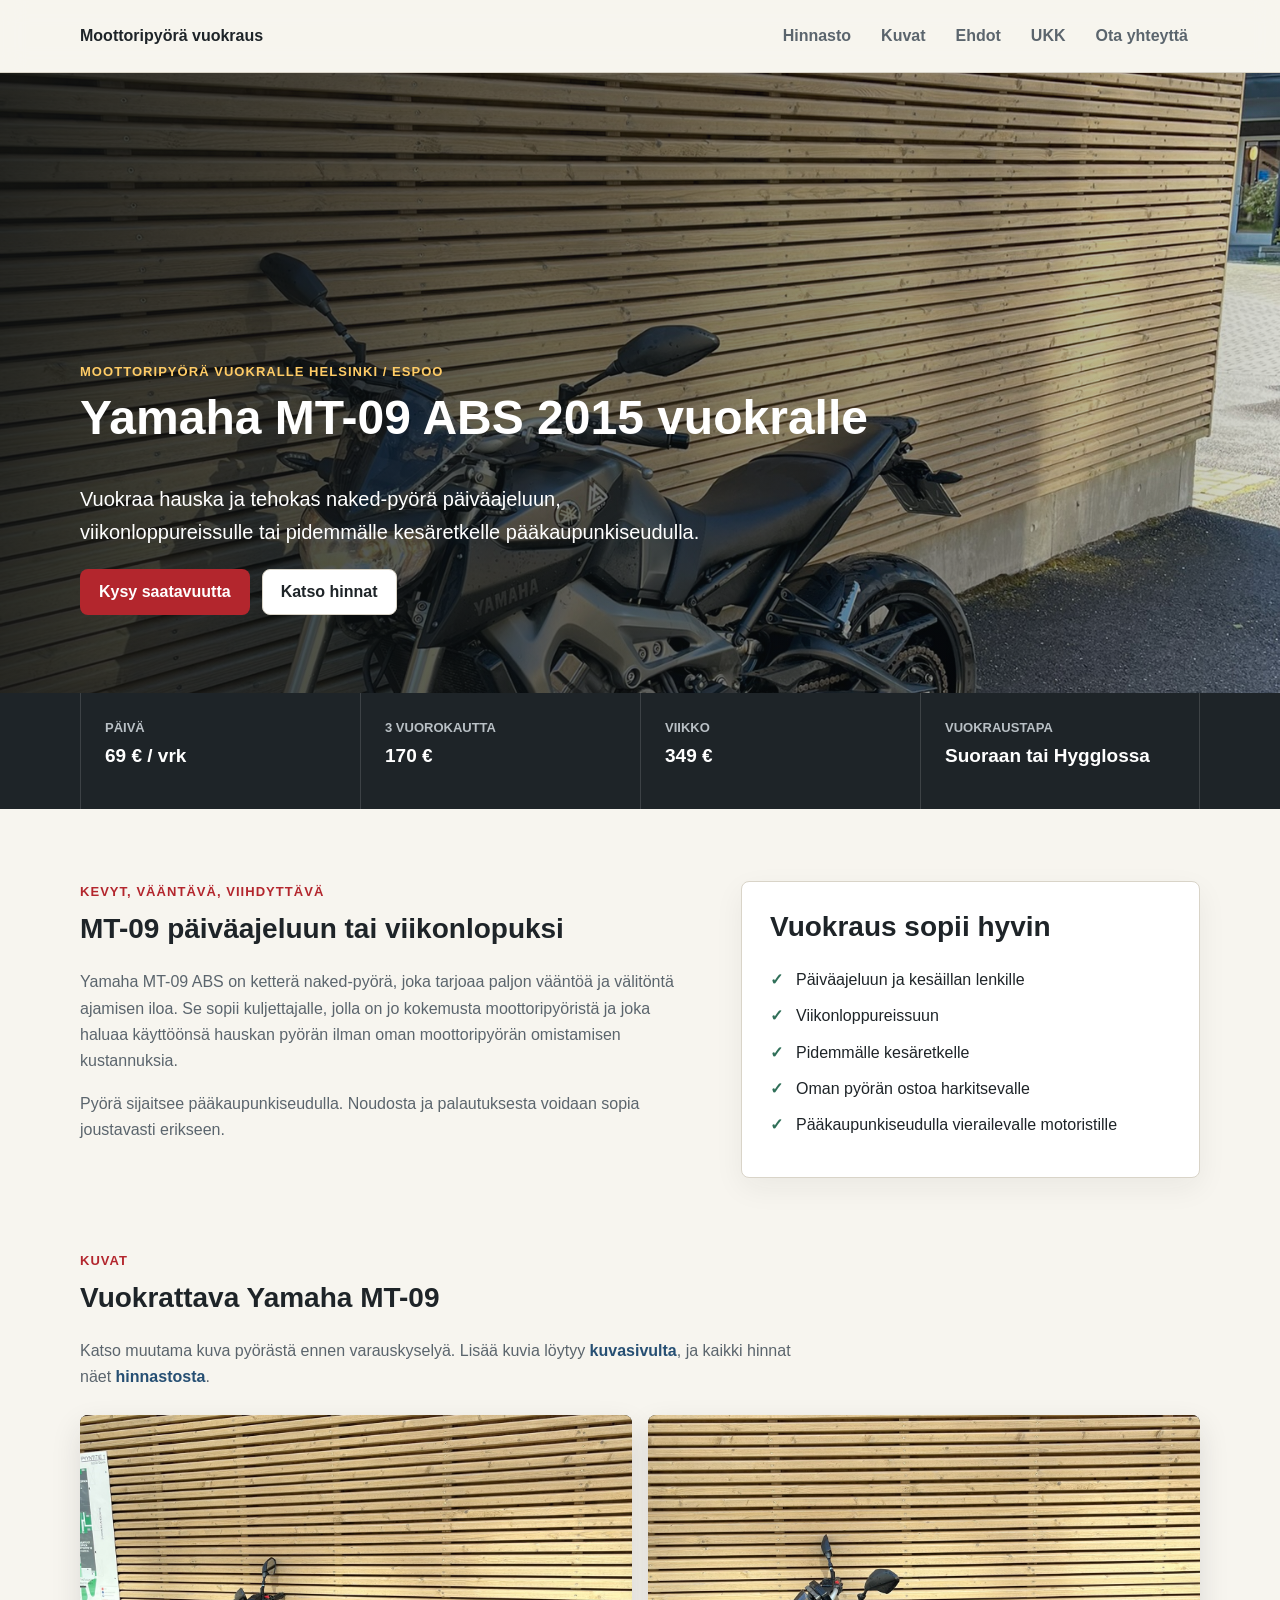
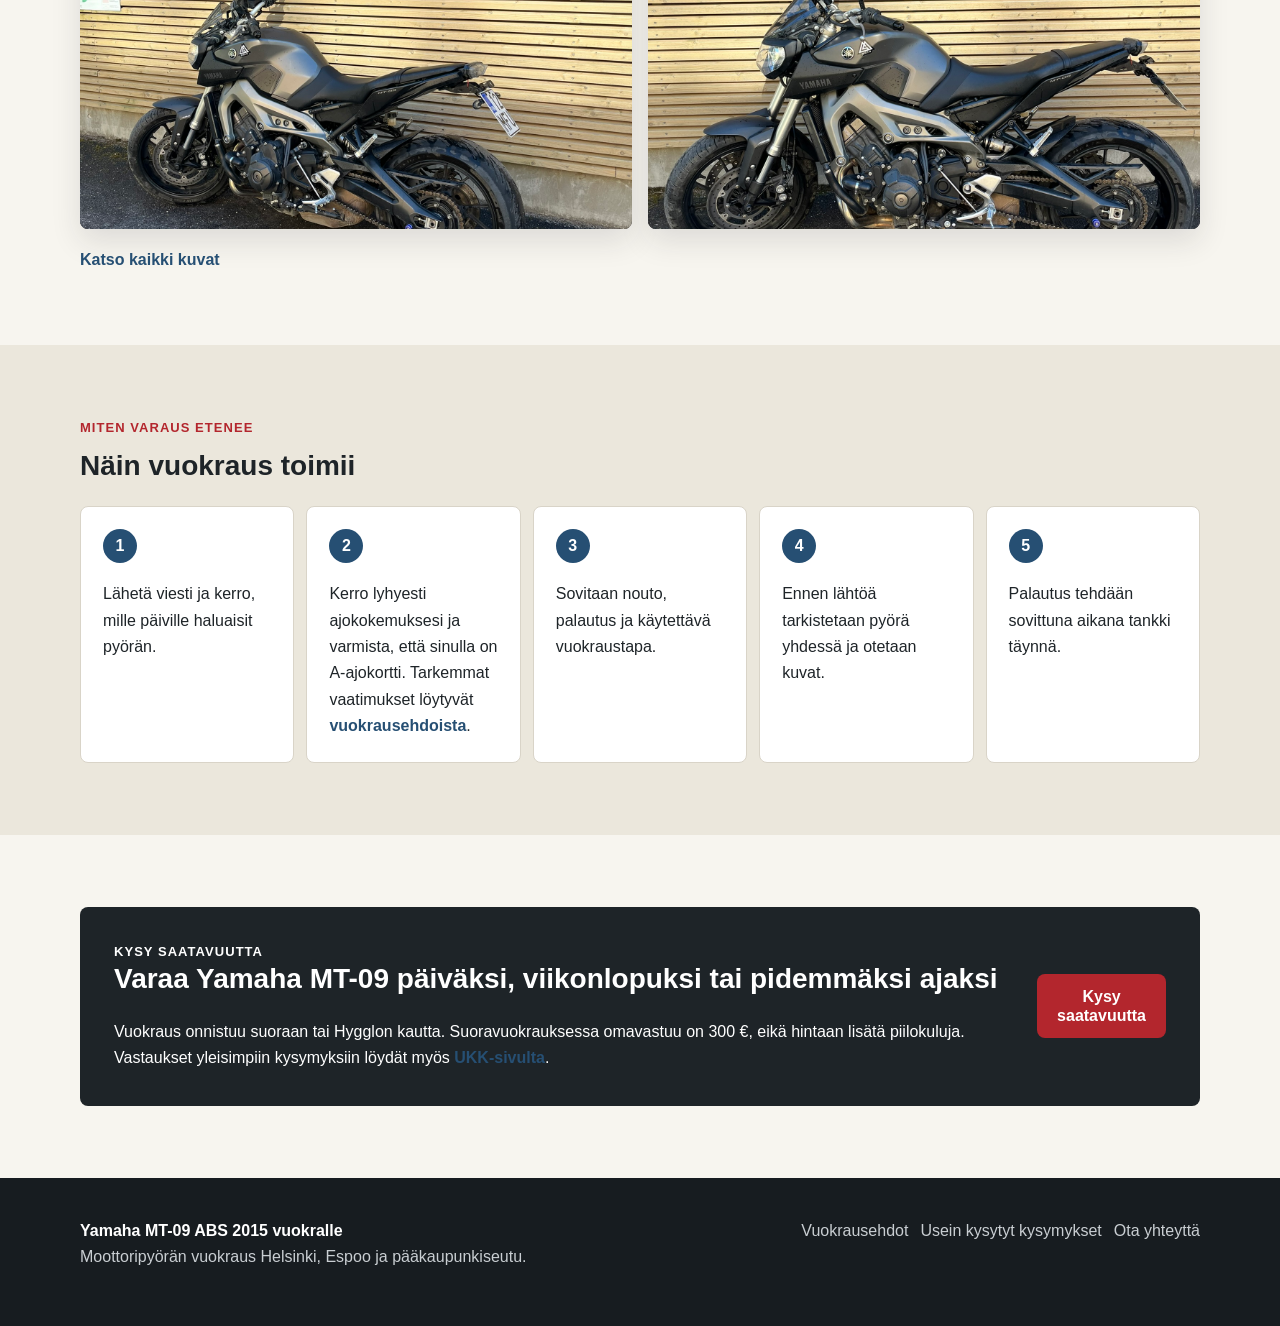
==== commit b9cc423d: "Improve SEO metadata, schema, links, and sitemap" ====
--- a/index.html
+++ b/index.html
@@ -45,6 +45,36 @@
         ]
       }
     </script>
+    <script type="application/ld+json">
+      {
+        "@context": "https://schema.org",
+        "@type": "LocalBusiness",
+        "name": "Yamaha MT-09 ABS 2015 vuokraus",
+        "url": "https://miikajuhala.github.io/yamaha-mt09-rental/",
+        "image": "https://miikajuhala.github.io/yamaha-mt09-rental/assets/images/yamaha-mt09-abs-2015-vuokraus-helsinki-1.jpeg",
+        "description": "Yamaha MT-09 ABS 2015 moottoripyörä vuokralle Helsingissä, Espoossa ja pääkaupunkiseudulla.",
+        "areaServed": [
+          "Helsinki",
+          "Espoo",
+          "Pääkaupunkiseutu"
+        ],
+        "telephone": "+358453571144",
+        "sameAs": [
+          "https://www.hygglo.fi/i/fb9-yamaha-mt-09-abs-2015-vuokralle"
+        ],
+        "makesOffer": {
+          "@type": "Offer",
+          "priceCurrency": "EUR",
+          "priceSpecification": {
+            "@type": "PriceSpecification",
+            "minPrice": "69",
+            "maxPrice": "349"
+          },
+          "availability": "https://schema.org/InStock",
+          "url": "https://www.hygglo.fi/i/fb9-yamaha-mt-09-abs-2015-vuokralle"
+        }
+      }
+    </script>
   </head>
   <body>
     <a class="skip-link" href="#main">Siirry sisältöön</a>
@@ -64,7 +94,7 @@
 
     <main id="main">
       <section class="hero">
-        <img class="hero-image" src="assets/images/yamaha-mt09-abs-2015-vuokraus-helsinki-1.jpeg" alt="Yamaha MT-09 ABS 2015 moottoripyörä vuokrattavana pääkaupunkiseudulla">
+        <img class="hero-image" src="assets/images/yamaha-mt09-abs-2015-vuokraus-helsinki-1.jpeg" alt="Yamaha MT-09 ABS 2015 moottoripyörä vuokrattavana pääkaupunkiseudulla" fetchpriority="high" decoding="async">
         <div class="hero-content wrap">
           <p class="eyebrow">Moottoripyörä vuokralle Helsinki / Espoo</p>
           <h1>Yamaha MT-09 ABS 2015 vuokralle</h1>
@@ -120,14 +150,14 @@
         <div class="section-heading">
           <p class="eyebrow">Kuvat</p>
           <h2>Vuokrattava Yamaha MT-09</h2>
-          <p>Katso muutama kuva pyörästä ennen varauskyselyä. Lisää kuvia löytyy kuvasivulta.</p>
+          <p>Katso muutama kuva pyörästä ennen varauskyselyä. Lisää kuvia löytyy <a class="text-link" href="pictures.html">kuvasivulta</a>, ja kaikki hinnat näet <a class="text-link" href="pricing.html">hinnastosta</a>.</p>
         </div>
         <div class="photo-feature-grid">
           <a href="pictures.html">
-            <img src="assets/images/yamaha-mt09-abs-2015-vuokraus-helsinki-2.jpeg" alt="Yamaha MT-09 ABS 2015 sivusta kuvattuna">
+            <img src="assets/images/yamaha-mt09-abs-2015-vuokraus-helsinki-2.jpeg" alt="Yamaha MT-09 ABS 2015 sivusta kuvattuna" loading="lazy" decoding="async">
           </a>
           <a href="pictures.html">
-            <img src="assets/images/yamaha-mt09-abs-2015-vuokraus-helsinki-3.jpeg" alt="Vuokrattava Yamaha MT-09 ABS 2015 pysäköitynä">
+            <img src="assets/images/yamaha-mt09-abs-2015-vuokraus-helsinki-3.jpeg" alt="Vuokrattava Yamaha MT-09 ABS 2015 pysäköitynä" loading="lazy" decoding="async">
           </a>
         </div>
         <a class="text-link" href="pictures.html">Katso kaikki kuvat</a>
@@ -141,7 +171,7 @@
           </div>
           <ol class="steps">
             <li>Lähetä viesti ja kerro, mille päiville haluaisit pyörän.</li>
-            <li>Kerro lyhyesti ajokokemuksesi ja varmista, että sinulla on A-ajokortti.</li>
+            <li>Kerro lyhyesti ajokokemuksesi ja varmista, että sinulla on A-ajokortti. Tarkemmat vaatimukset löytyvät <a class="text-link" href="terms.html">vuokrausehdoista</a>.</li>
             <li>Sovitaan nouto, palautus ja käytettävä vuokraustapa.</li>
             <li>Ennen lähtöä tarkistetaan pyörä yhdessä ja otetaan kuvat.</li>
             <li>Palautus tehdään sovittuna aikana tankki täynnä.</li>
@@ -154,7 +184,7 @@
           <div>
             <p class="eyebrow">Kysy saatavuutta</p>
             <h2>Varaa Yamaha MT-09 päiväksi, viikonlopuksi tai pidemmäksi ajaksi</h2>
-            <p>Vuokraus onnistuu suoraan tai Hygglon kautta. Suoravuokrauksessa omavastuu on 300 €, eikä hintaan lisätä piilokuluja.</p>
+            <p>Vuokraus onnistuu suoraan tai Hygglon kautta. Suoravuokrauksessa omavastuu on 300 €, eikä hintaan lisätä piilokuluja. Vastaukset yleisimpiin kysymyksiin löydät myös <a class="text-link" href="faq.html">UKK-sivulta</a>.</p>
           </div>
           <a class="button primary" href="contact.html">Kysy saatavuutta</a>
         </div>
